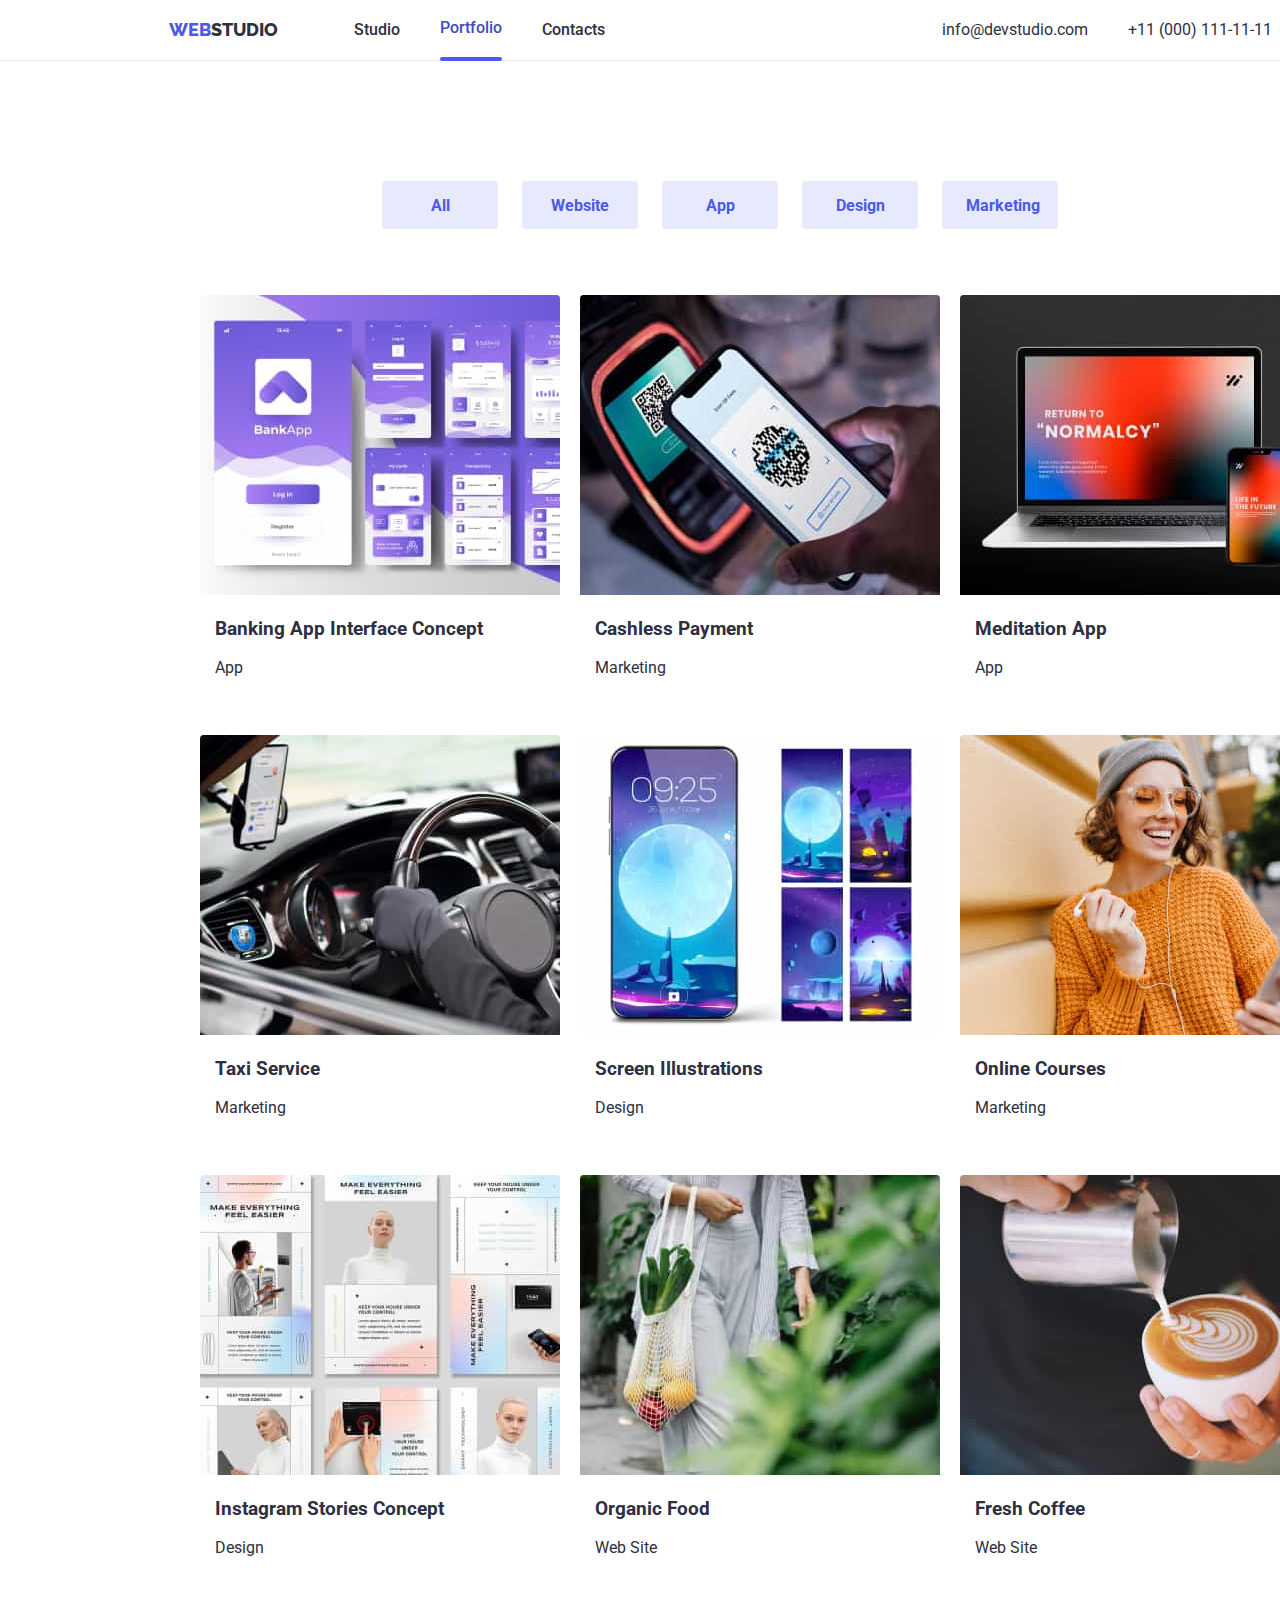
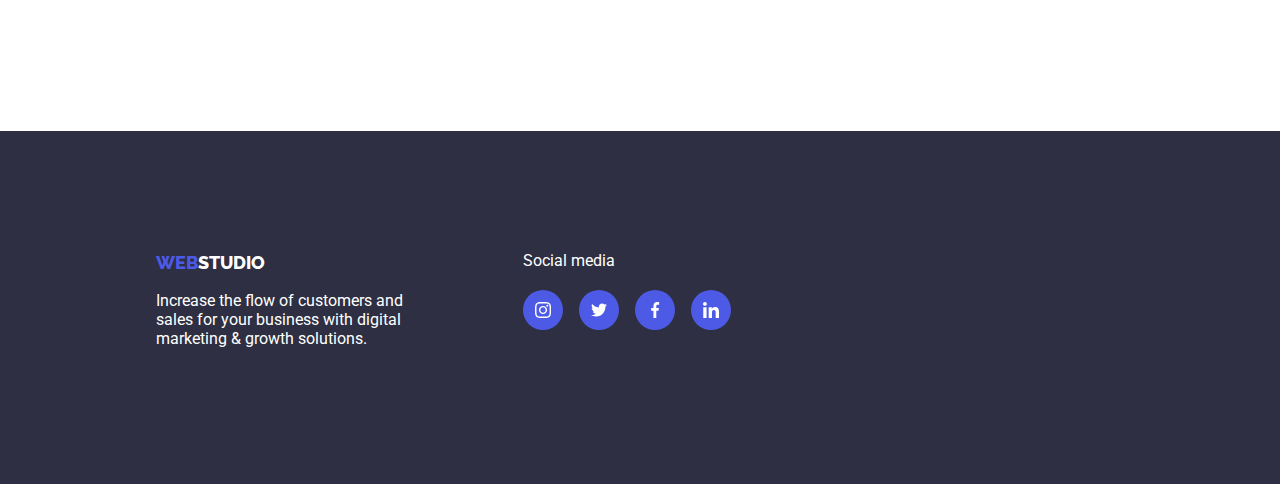
==== portfolio.html @ 1acff502 "Initial commit" ====
<!DOCTYPE html>
<html lang="en">

<head>
    <meta charset="UTF-8">
    <meta name="viewport" content="width=device-width, initial-scale=1.0">
    <title>homework #5</title>
    <!--fonts-->
    <link rel="preconnect" href="https://fonts.googleapis.com">
    <link rel="preconnect" href="https://fonts.gstatic.com" crossorigin>
    <link href="https://fonts.googleapis.com/css2?family=Roboto:wght@400;500;700;900&display=swap" rel="stylesheet">

    <link rel="preconnect" href="https://fonts.googleapis.com">
    <link rel="preconnect" href="https://fonts.gstatic.com" crossorigin>
    <link href="https://fonts.googleapis.com/css2?family=Raleway:wght@800&display=swap" rel="stylesheet">
    <!--css-->
    <link rel="stylesheet" href="css/style.css" />

</head>

<body>
    <!--start of the header tag-->
    <header class="container header">

        <div class="main-header-container">
            <a class="logo links" href="index.html"><span>WEB</span>STUDIO</a>
            <nav>
                <ul class="menu-main menu">
                    <li>
                        <a class="menu1 links"
                            href="index.html">Studio</a>
                    </li>
                    <li>
                        <a class="menu2 links active" href="portfolio.html">Portfolio</a>
                    </li>
                    <li>
                        <a class="menu3 links"
                            href="https://www.figma.com/file/B1m2uk25m1eAgroESAuM2g/Web-Studio-(Version-3.0)?type=design&node-id=0-1&mode=design&t=raKnELDXutW6jLfi-0">Contacts</a>
                    </li>
                </ul>
            </nav>
        </div>
        <ul class="menu-contact menu">
            <li>
                <a class="contact1 links"
                    href="https://kateryna-vyshnevetska.github.io/project-WebStudio/">info@devstudio.com</a>
            </li>
            <li>
                <a class="contact2 links" href="tel:+11(000)1111111">+11 (000) 111-11-11</a>
            </li>
        </ul>

    </header>
<!--end of the header tag-->
    <main>
        <section class="portmain container">
            <div class="portbutton">
                <button type="button" class="click">All</button>
                <button type="button" class="click">Website</button>
                <button type="button" class="click">App</button>
                <button type="button" class="click">Design</button>
                <button type="button" class="click">Marketing</button>
            </div>
            <div class="container">
                <ul class="customer-links">
                    <li class="project-portfolio">
                        <div class="project-img">
                           <img src="./images/img (4).jpg" alt="appinterface" class="port-img">
                           <div class="project-img-caption">
                                <p>
                                    14 Stylish and User-Friendly App Design Concepts · Task Manager App · Calorie Tracker App · Exotic Fruit Ecommerce App ·
                                    Cloud Storage App
                                </p>
                           </div>
                        </div>
                        <div class="project-caption">
                            <h3>Banking App Interface Concept</h3>
                            <p>App</p>
                        </div>
                    </li>
                    <li class="project-portfolio">
                        <div class="project-img">
                            <img src="./images/img (5).jpg" alt="qrcode" class="port-img">
                            <div class="project-img-caption">
                                <p>
                                    14 Stylish and User-Friendly App Design Concepts · Task Manager App · Calorie Tracker App · Exotic Fruit Ecommerce App ·
                                    Cloud Storage App
                                </p>
                             
                            </div>
                        </div>
                        <div class="project-caption">
                            <h3>Cashless Payment</h3>
                            <p>Marketing</p>
                        </div>
                    </li>
                    <li class="project-portfolio">
                        <div class="project-img">
                            <img src="./images/img (6).jpg" alt="laptopandmobile" class="port-img">
                            <div class="project-img-caption">
                                <p>
                                    14 Stylish and User-Friendly App Design Concepts · Task Manager App · Calorie Tracker App · Exotic Fruit Ecommerce App ·
                                    Cloud Storage App
                                </p>
                            </div>
                        </div>
                        <div class="project-caption">
                            <h3>Meditation App</h3>
                            <p>App</p>
                        </div>
                    </li>
                    <li class="project-portfolio">
                        <div class="project-img">
                            <img src="./images/img (7).jpg" alt="steeringwheel" class="port-img">
                            <div class="project-img-caption">
                                <p>
                                    14 Stylish and User-Friendly App Design Concepts · Task Manager App · Calorie Tracker App · Exotic Fruit Ecommerce App ·
                                    Cloud Storage App
                                </p>
                            </div>
                        </div>
                        <div class="project-caption">
                            <h3>Taxi Service</h3>
                            <p>Marketing</p>
                        </div>
                    </li>
                    <li class="project-portfolio">
                        <div class="project-img">   
                            <img src="./images/img (8).jpg" alt="mobilewallpaper" class="port-img">
                            <div class="project-img-caption">
                                <p>
                                    14 Stylish and User-Friendly App Design Concepts · Task Manager App · Calorie Tracker App · Exotic Fruit Ecommerce App ·
                                    Cloud Storage App
                                </p>
                            </div>
                        </div>
                        <div class="project-caption">
                            <h3>Screen Illustrations</h3>
                            <p>Design</p>
                        </div>
                    </li>
                    <li class="project-portfolio">
                        <div class="project-img">
                            <img src="./images/img (9).jpg" alt="orangegirl" class="port-img">
                            <div class="project-img-caption">
                                <p>
                                    14 Stylish and User-Friendly App Design Concepts · Task Manager App · Calorie Tracker App · Exotic Fruit Ecommerce App ·
                                    Cloud Storage App
                                </p>
                            </div>
                        </div>
                        <div class="project-caption">
                            <h3>Online Courses</h3>
                            <p>Marketing</p>
                        </div>
                    </li>
                    <li class="project-portfolio">
                        <div class="project-img">
                            <img src="./images/img (10).jpg" alt="igstories" class="port-img">
                            <div class="project-img-caption">
                                <p>
                                    14 Stylish and User-Friendly App Design Concepts · Task Manager App · Calorie Tracker App · Exotic Fruit Ecommerce App ·
                                    Cloud Storage App
                                </p>
                            </div>
                        </div>
                        <div class="project-caption">
                            <h3>Instagram Stories Concept</h3>
                            <p>Design</p>
                        </div>
                    </li>
                    <li class="project-portfolio">
                        <div class="project-img">
                            <img src="./images/img (11).jpg" alt="groceries" class="port-img">
                            <div class="project-img-caption">
                                <p>
                                    14 Stylish and User-Friendly App Design Concepts · Task Manager App · Calorie Tracker App · Exotic Fruit Ecommerce App ·
                                    Cloud Storage App
                                </p>
                            </div>

                        </div>
                        <div class="project-caption">
                            <h3>Organic Food</h3>
                            <p>Web Site</p>
                        </div>
                    </li>
                    <li class="project-portfolio">
                        <div class="project-img">
                            <img src="./images/img (12).jpg" alt="coffee" class="port-img">
                            <div class="project-img-caption">
                                <p>
                                    14 Stylish and User-Friendly App Design Concepts · Task Manager App · Calorie Tracker App · Exotic Fruit Ecommerce App ·
                                    Cloud Storage App
                                </p>
                            </div>
                        </div>
                        <div class="project-caption">
                            <h3>Fresh Coffee</h3>
                            <p>Web Site</p>
                        </div>
                    </li>
                </ul>

            </div>

        </section>

    </main>

    <!--start of footer tag-->
    <footer class="container footer">
        <section class="footer-section">
            <div class="foot margin">
                <a class="footer-logo links" href="http://github.com/webstudio-is"><span>WEB</span>STUDIO</a>
                <p class="footer-details">Increase the flow of customers and <br> sales for your business with
                    digital<br>marketing & growth solutions.
                </p>
            </div>
            <div class="footer-icon">
                <a class="footer-details">Social media</a>
                <div class="footer-icons">
                    <a class="footerlist-icon">
                        <svg width="16" height="16">
                            <use href="./images/icons.svg#instagram-2"></use>
                        </svg>
                    </a>
                    <a class="footerlist-icon">
                        <svg width="16" height="16">
                            <use href="./images/icons.svg#twitter-1"></use>
                        </svg>
                    </a>
                    <a class="footerlist-icon">
                        <svg width="16" height="16">
                            <use href="./images/icons.svg#facebook-1"></use>
                        </svg>
                    </a>
                    <a class="footerlist-icon">
                        <svg width="16" height="16">
                            <use href="./images/icons.svg#linkedin-1"></use>
                        </svg>
                    </a>
                </div>
            </div>
        </section>
    </footer>
    <!--end of footer tag-->
    
    </body>
    
    
    
    </html>
---- css/style.css ----
:root {
    --IRIS: #4D5AE5;
    --NAVY-BLUE: #2E2F42;
    --WHITE: #FFFFFF;
    --CLOUD: #F4F4FD;
    --CORNFLOWER: #E7E9FC;
    --OCEAN: #404BBF;
  }
/*General Styles*/
body {
    font-family: "Roboto", sans-serif;
    color: var(--NAVY-BLUE);
    margin: 0 auto;
    max-width: 1440px;
      }
.section-title {
    text-align: center;
    font-family: "Roboto", sans-serif;
    font-weight: 700;
    font-size: 36px;
    text-transform: capitalize;
    }
.container {
    width: 1440px;
}
.margin {
    margin-left: 156px;
}
.header, .menu, ul.section2-list {
    justify-content: space-around; 
}
/*end of general*/
/*header section*/
.header {
    border-bottom: 1px solid var(--CORNFLOWER);
    display: flex;
    align-items: center;
}
.main-header-container {
    display: flex;
    align-items: center; 
}
.menu {
    list-style: none;
    padding: 0%;
    display: flex;
    align-items: center;
}
.links { 
    text-decoration: none;
    color: inherit;
}
.links:hover, .links:focus {
    color: var(--IRIS);
}
 /*logo section*/
.logo {
    color: var(--NAVY-BLUE);
    font-family: "Raleway", sans-serif;
    font-weight: 800;
    font-size: 18px;
    line-height: 1.3125em;
    letter-spacing: 3%;
    margin-right: 76px;
}
.logo span {
    color: var(--IRIS);
}
.logo:hover, .logo:focus {
    color: var(--IRIS);
}
.logo span:hover, .logo span:focus{
    color:var(--NAVY-BLUE);
}
/*end of logo section*/
.menu-main {
    font-family: inherit;
    font-weight: 500;
    font-size: 16px;
    line-height: 1.5em;
    letter-spacing: 2%;
    gap: 40px;
}
.menu-contact {
    font-family: inherit;
    font-weight: 400;
    font-size: 16px;
    line-height: 1.5em;
    letter-spacing: 2%;
    gap: 40px;
}
.active {
    color: var(--OCEAN);
}
.active::after {
    content: " ";
    display: block;
    height: 4px;
    width: 100%;
    border-radius: 2px;
    background-color: var(--IRIS);
    position: relative;
    top: 16.5px;
}
/*end of header section*/
/*main section*/
.section-list, .section2-pic {
    width: 1128px;
 }
 main.main-section .section1 {
   background: linear-gradient(rgba(46, 47, 66, 0.7), rgba(46, 47, 66, 0.7)), 
   url("../images/people-office\ header.jpg");
   background-size: cover;
   background-repeat: no-repeat;
   color: var(--WHITE);
     }
.section1 {
    padding-top: 188px;
    padding-bottom: 188px;
    text-align: center;
}
.section1-header {
    font-weight: 700;
    font-size: 56px;
    line-height: 1em;
    letter-spacing: 2%;
    text-align: center;
    text-transform: uppercase;
}
.section1-button {
  background-color: var(--IRIS);
  font-family: inherit;
  font-weight: 700;
  cursor: pointer;
  color: var(--WHITE);
  font-size: 16px;
  border: none;
  border-radius: 4px;
  padding: 16px 32px;
}
.modal {
    width: 408px;
    height: 584px;
    background-color: var(--WHITE);
    border-radius: 4px;
}
.close-button {
    position: relative;
    top: 20px;
    left: 170px;
    border-radius: 100px;
}
.is-hidden {
    pointer-events: none;
    opacity: 0;
}
.popup {
    width: 100%;
    height: 100%;
    background-color:  rgba(0, 0, 0, 0.4);
    position: fixed;
    top: 0;
    left: 0;
    display: flex;
    justify-content: center;
    align-items: center;
    transition: opacity 250ms cubic-bezier(0.4, 0, 0.2, 1);
}
ul.section2-list {
    list-style: none;
    display: flex;
    gap: 8px;
    align-items: center
}
.section1-button:hover, .section1-button:focus {
      background-color: var(--WHITE);
      color: var(--IRIS);
       }
.section2-list2 {
    padding-top: 120px;
}
.section3 {
    background-color: var(--CLOUD);
}
ul.section3-teamlist{
    list-style: none;
    display: flex;
    gap: 20px;
    align-items: center;
    margin-left: 125px;
 }
li.staff {
    box-shadow: 1px 2px 6px 1px #2E2F4229;
    background-color: var(--WHITE);
    text-align: center;
    width: 264px;
    height: 428px;
    border-radius: 2%;
 }
.subsections {
    padding-top: 120px;
    padding-bottom: 120px;
}
 /*end of main section*/
 /*footer section*/
.footer-logo {
    color: var(--WHITE);
        font-family: "Raleway", sans-serif;
        font-weight: 800;
        font-size: 18px;
        line-height: 1.3125em;
        letter-spacing: 3%;
 }
.footer-logo span {
    color: var(--IRIS);
}
.footer-logo:hover, .footer-logo:focus {
    color:var(--IRIS) ;
}
.footer-logo span:hover, .footer-logo span:focus {
    color: var(--WHITE);
}
.footer {
    display: flex;
    background-color: var(--NAVY-BLUE);
    padding-top: 120px;
    padding-bottom: 120px;
    }
.footer-details {
    color: var(--WHITE);
}

.footer-section {
    display: flex;
    gap: 120px;
}
/*end of footer section*/

/*icon styling*/
.ethics-icon {
    padding: 24px 0;
    text-align: center;
    background-color: var(--CLOUD);
    }
.teamlist {
    display: flex;
    justify-content: space-around;
}
.teamlist-icon {
    background-color: var(--IRIS);
    fill: var(--WHITE);
    height: 40px;
    width: 40px;
    border-radius: 50%;
    display: flex;
    align-items: center;
    justify-content: center;
}
.teamlist-icon:hover, .teamlist-icon:focus {
    background-color: var(--IRIS);
        color: var(--CORNFLOWER);
}
.customer-links {
    list-style: none;
    display: flex;
    justify-content:center;
    gap: 20px;
}
.customer-links-icon{ 
    border: 1px solid #8e8f99;
    padding: 10px 32px;
    border-radius: 4px;
}
.customer-links-icon svg {
    fill: #8e8f99;
}
.customer-links-icon:hover,
.customer-links-icon:focus {
    border-color: var(--IRIS);
}
.customer-links-icon svg:hover,
.customer-links-icon svg:focus {
    fill: var(--IRIS);
}
.footer-icons {
    display: flex;
    gap: 16px;
    padding-top: 20px;
}
.footerlist-icon  {
        background-color: var(--IRIS);
        fill: var(--WHITE);
        height: 40px;
        width: 40px;
        border-radius: 50%;
        display: flex;
        align-items: center;
        justify-content: center;
}
.footerlist-icon:hover, .footerlist-icon:focus {
    background-color: var(--WHITE);
    fill: var(--IRIS);
}
/*end of icon styling*/
/*portfolio*/
.portbutton {
    display: flex;
    justify-content:center;
    gap: 24px;
    padding-top: 120px;
    padding-bottom: 50px;
}
.click {
    background-color: var(--CORNFLOWER);
        color: var(--IRIS);
        font-family: inherit;
        font-weight: 700;
        cursor: pointer;
        width: 116px;
        height: 48px;
        font-size: 16px;
        border: 1px;
        border-radius: 4px;
        padding: 12px 24px;
}
.click:hover, .click:focus {
    background-color: var(--IRIS);
    color: var(--CORNFLOWER);
}
.portmain ul {
    width:100%;
    flex-wrap: wrap;
    padding-bottom: 120px;
}
.portmain li {
    width: 25%;
}
 .project-portfolio {
    border-radius: 1%;
    height: 420px;
    overflow: hidden;
}
.project-portfolio:hover, .project-portfolio:focus {
box-shadow: 1px 2px 6px 1px #2E2F4229;
background-color: var(--WHITE);
} 
.project-caption {
    margin-left: 15px;
}
.project-img {
    position: relative;
    overflow: hidden;
}
.project-img-caption {
    position: absolute;
    background-color: rgba(77, 90, 229, 1);
    color: var(--WHITE);
    width: 100%;
    height: 100%;
    top: 0;
    left: 0;
    opacity: 0;
    transform: translateY(100%);
    transition: transform 0.25s cubic-bezier(0.4, 0, 0.2, 1);
 }
 .project-portfolio:hover .project-img-caption {
    opacity: 1;
    transform: translateY(0);
 }
 .project-img-caption p {
    padding: 40px 32px;
 }
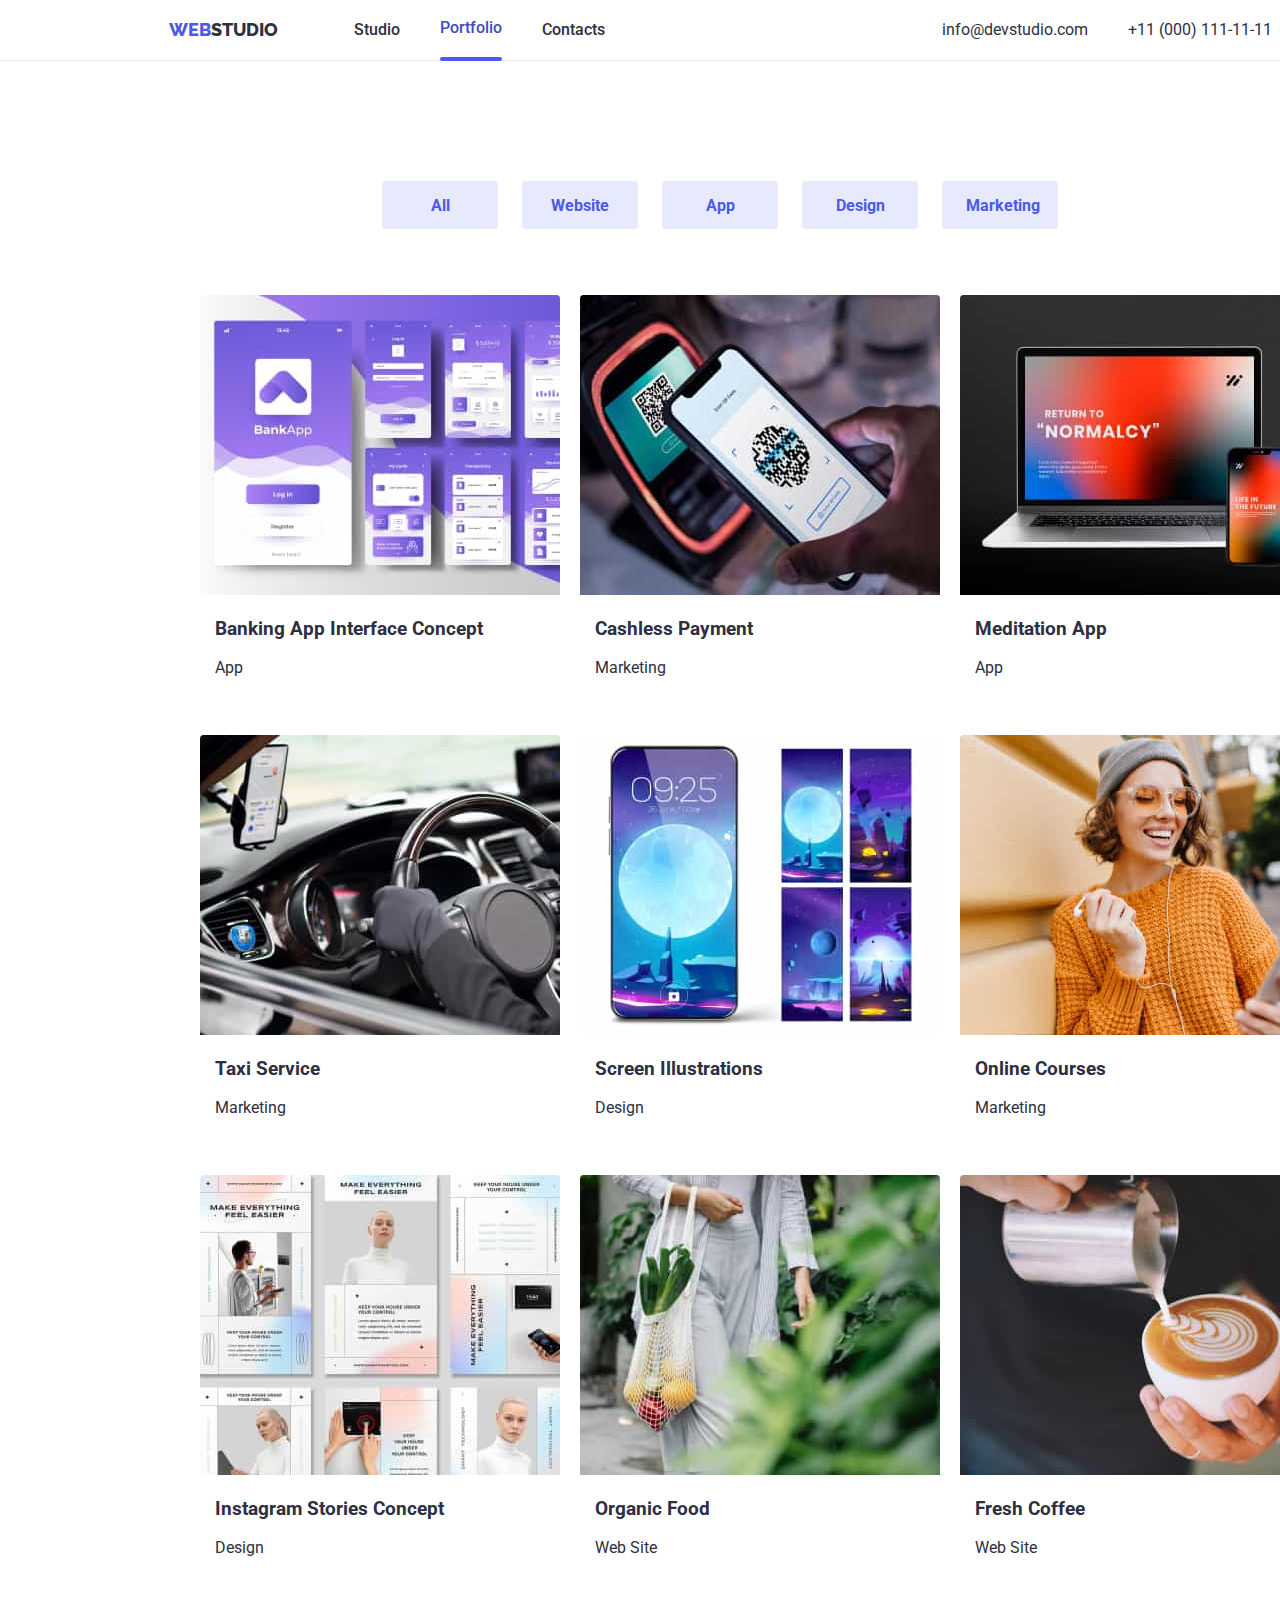
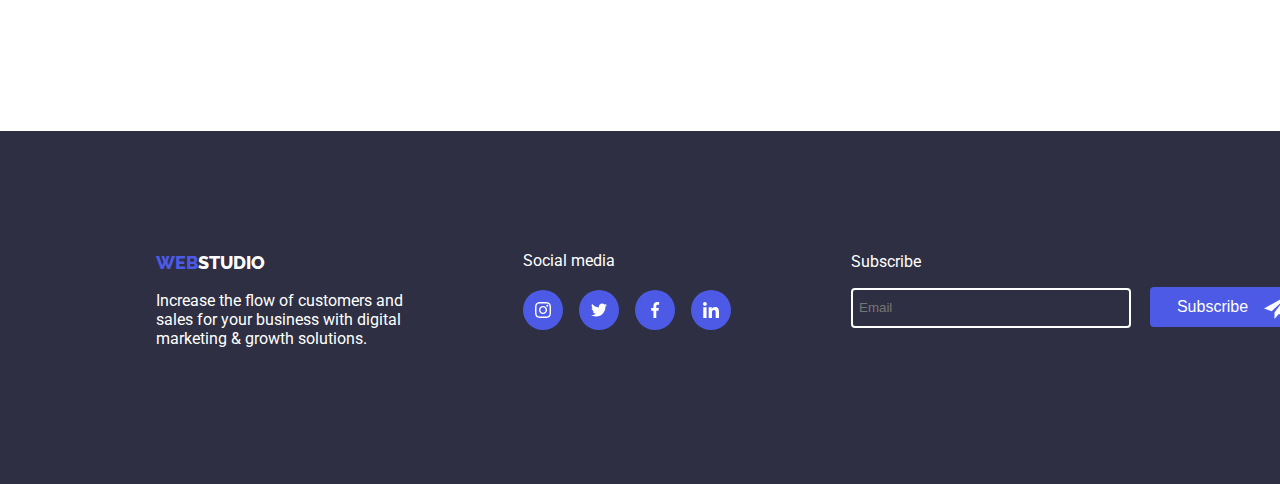
==== commit 7f491942: "Refined Index.html, portfolio.html, style.css" ====
--- a/portfolio.html
+++ b/portfolio.html
@@ -4,7 +4,7 @@
 <head>
     <meta charset="UTF-8">
     <meta name="viewport" content="width=device-width, initial-scale=1.0">
-    <title>homework #5</title>
+    <title>homework #6</title>
     <!--fonts-->
     <link rel="preconnect" href="https://fonts.googleapis.com">
     <link rel="preconnect" href="https://fonts.gstatic.com" crossorigin>
@@ -242,6 +242,18 @@
                     </a>
                 </div>
             </div>
+            <div class="email-footer-port">
+                <p class="subs-footer">Subscribe</p>
+                <form>
+                    <input type="text" placeholder="Email" class="subs-input">
+                    <button type="button" class="email-btn">
+                        Subscribe
+                        <svg width="24" height="24">
+                            <use href="./images/icons.svg#send"></use>
+                        </svg>
+                    </button>
+                </form>
+            </div>
         </section>
     </footer>
     <!--end of footer tag-->
--- a/css/style.css
+++ b/css/style.css
@@ -5,6 +5,8 @@
     --CLOUD: #F4F4FD;
     --CORNFLOWER: #E7E9FC;
     --OCEAN: #404BBF;
+    --LIGHTSLATE: #8E8F99;
+    
   }
 /*General Styles*/
 body {
@@ -101,7 +103,8 @@
     background-color: var(--IRIS);
     position: relative;
     top: 16.5px;
-}
+    }
+
 /*end of header section*/
 /*main section*/
 .section-list, .section2-pic {
@@ -131,16 +134,133 @@
   background-color: var(--IRIS);
   font-family: inherit;
   font-weight: 700;
-  cursor: pointer;
+  cursor: pointer;                                                           
   color: var(--WHITE);
   font-size: 16px;
   border: none;
   border-radius: 4px;
   padding: 16px 32px;
 }
+.order-input {
+  padding: 12px 40px;
+  border: 1px solid #2e2f42;
+  border-radius: 4px;
+  transition: 250ms;
+  transition-property: color, border-color, background-color;
+  transition-timing-function: cubic-bezier(0.4, 0, 0.2, 1);
+}   
+.order-label {
+    display: flex;
+    flex-direction: column;
+    margin-bottom: 15px;
+    margin-left: 20px;
+    width: 90%;
+    position: relative;
+}   
+.order-icon {
+    position: absolute;
+    top: 55%;
+    left: 15px;
+    fill: black;
+    transition: fill 250ms cubic-bezier(0.4, 0, 0.2, 1);
+}
+.order-input:focus + .order-icon, .order-input:hover + .order-icon {
+    fill: var(--IRIS)
+}
+
+.input-label {
+    text-align: left;
+    color: var(--LIGHTSLATE);
+    margin-bottom: 8px;
+    font-weight: 400;
+    size: 12px;
+    height: 14px;
+    width: 34px;
+    font-size: small;
+   
+}
+.order-title {
+    display: flex;
+    justify-content: center;
+    margin-top: 35px;
+    margin-bottom: 20px;
+    line-height: 24px;
+    size: 16px;
+    font-weight: 500;
+    height: 24px;
+    font-size:large;
+   
+}
+.order-title, .input-label {
+    color: var(--NAVY-BLUE);
+}
+.order-input-textarea {
+    padding: 8px 16px;
+    border: 1px solid #2e2f42;
+    border-radius: 4px;
+    transition: 250ms;
+    transition-property: color, border-color, background-color;
+    transition-timing-function: cubic-bezier(0.4, 0, 0.2, 1);
+ }
+.accept-text {
+    color: #2E2F42;
+    font-size: 13px;
+    margin-left: 10px;
+}
+.accept-label {
+    display: flex;
+    align-items: center;
+    justify-content:left;
+    }
+.accept-checkbox {
+   /* appearance: none; */
+   width: 19px;
+   height: 19px;
+   position: relative;
+   left: 23px;
+   opacity: 0;
+}
+.accept-icon {
+    fill: none;
+    border: 1px solid black;
+    border-radius: 2px;
+    transition:250ms;
+    transition-property: border-color, background-color, fill;
+    transition-timing-function: cubic-bezier(0.4, 0, 0.2, 1);
+}
+.accept-label .accept-checkbox:focus + .accept-icon,
+.accept-label .accept-checkbox:checked:focus + .accept-icon {
+    outline: 2px solid #212121;
+}
+.accept-label .accept-checkbox:checked + .accept-icon {
+    background-color: var(--IRIS);
+    border-color: var(--IRIS);
+    outline: none;
+    fill: var(--WHITE);
+    stroke: var(--WHITE);
+    stroke-width: 0.2;
+}
+.sendbtn-modal {
+    cursor: pointer;
+}
+.sendbtn-modal {
+    margin-top: 20px;
+    padding: 16px 32px;
+    background-color: var(--IRIS);
+    color: var(--WHITE);
+    border-radius: 4px;
+    box-shadow: 0px 4px 4px 0px rgba(0, 0, 0, 0.15);
+    border-color: transparent;
+    width: 169px;
+    height: 56px;
+}
+.sendbtn-modal:focus, .sendbtn-modal:hover {
+    background-color: var(--WHITE);
+    color: var(--IRIS);
+}
 .modal {
     width: 408px;
-    height: 584px;
+    height: 650px;
     background-color: var(--WHITE);
     border-radius: 4px;
 }
@@ -149,11 +269,13 @@
     top: 20px;
     left: 170px;
     border-radius: 100px;
+    cursor: pointer;
 }
 .is-hidden {
     pointer-events: none;
     opacity: 0;
 }
+
 .popup {
     width: 100%;
     height: 100%;
@@ -234,6 +356,55 @@
     display: flex;
     gap: 120px;
 }
+.email-footer {
+   margin-top: -15px;
+   margin-left: 80px;
+}
+.email-footer-port {
+   margin-top: -15px;
+}
+.subs-footer {
+    color: var(--WHITE);
+}
+.subs-input {
+    border: 2px solid white;
+    background: none;
+    border-radius: 4px;
+    padding: 6px;
+    width: 264px;
+    background-color: none;
+    color: var(--WHITE);
+    height: 24px;
+}
+.subs-input:placeholder-shown {
+    color: var(--WHITE);
+}
+.email-btn {
+    margin-left: 15px;
+    color: var(--WHITE);
+    background-color: var(--IRIS);
+    border-radius: 4px;
+    padding: 8px 24px;
+    width: 165px;
+    display: inline-flex;
+    justify-content: center;
+    align-items: center;
+    gap: 16px;
+    border: none;
+    font-size: medium;
+    cursor: pointer;
+}
+.email-btn:hover, .email-btn:focus {
+    color: var(--IRIS);
+    background-color: white;
+ }
+ .email-btn:hover svg, .email-btn:hover svg {
+    fill: var(--IRIS);
+ }
+.email-btn svg {
+    fill: var(--WHITE);
+}
+
 /*end of footer section*/
 
 /*icon styling*/
